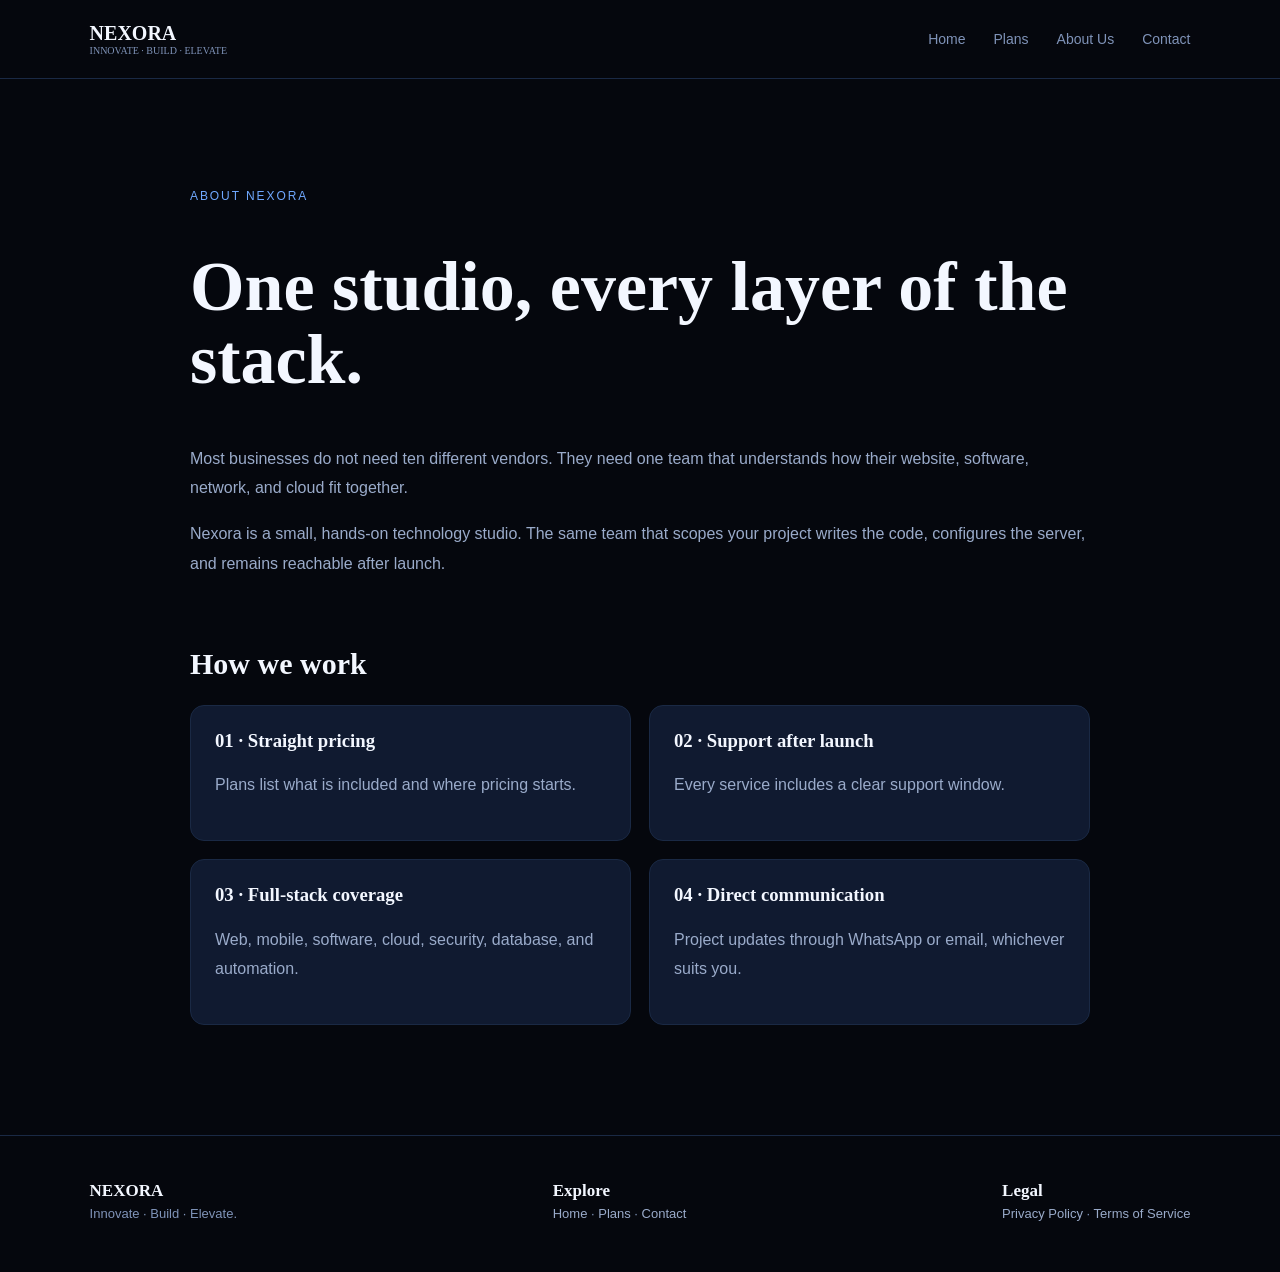
==== about.html @ 9f2cfcb1 "Nexora site" ====
<!DOCTYPE html><html lang="en"><head><meta charset="UTF-8"><meta name="viewport" content="width=device-width, initial-scale=1.0"><title>About Us | Nexora</title><link rel="stylesheet" href="plans.html"><style>body{margin:0;background:#05070d;color:#f3f7ff;font-family:Inter,Arial,sans-serif}a{color:inherit;text-decoration:none}header{padding:22px 7%;border-bottom:1px solid #1a2944;display:flex;justify-content:space-between;align-items:center}.brand{font:bold 20px Space Grotesk}.brand small{display:block;font:10px Inter;color:#7f93b8}nav{display:flex;gap:28px;color:#7f93b8;font-size:14px}.page{max-width:900px;margin:auto;padding:110px 7%}.eyebrow{color:#6fa8ff;letter-spacing:.16em;text-transform:uppercase;font-size:12px}h1,h2{font-family:Space Grotesk;font-size:clamp(40px,6vw,70px);line-height:1.05}h2{font-size:30px;margin-top:70px}p,li{color:#9aabca;line-height:1.85;font-size:16px}.values{display:grid;grid-template-columns:1fr 1fr;gap:18px}.value{padding:24px;background:#101a30;border:1px solid #1a2944;border-radius:14px}.value h3{font-family:Space Grotesk;margin-top:0}@media(max-width:700px){nav{display:none}.values{grid-template-columns:1fr}}footer{border-top:1px solid #1a2944;padding:45px 7%;color:#7f93b8;line-height:2;font-size:13px;display:flex;justify-content:space-between;gap:30px;flex-wrap:wrap}footer strong{color:#f3f7ff;font:700 17px Space Grotesk;display:block}footer a{color:#9aabca}</style></head><body><header><a class="brand" href="nexora.html">NEXORA<small>INNOVATE · BUILD · ELEVATE</small></a><nav><a href="nexora.html">Home</a><a href="plans.html">Plans</a><a href="about.html">About Us</a><a href="contact.html">Contact</a></nav></header><main class="page"><div class="eyebrow">About Nexora</div><h1>One studio, every layer of the stack.</h1><p>Most businesses do not need ten different vendors. They need one team that understands how their website, software, network, and cloud fit together.</p><p>Nexora is a small, hands-on technology studio. The same team that scopes your project writes the code, configures the server, and remains reachable after launch.</p><h2>How we work</h2><div class="values"><div class="value"><h3>01 · Straight pricing</h3><p>Plans list what is included and where pricing starts.</p></div><div class="value"><h3>02 · Support after launch</h3><p>Every service includes a clear support window.</p></div><div class="value"><h3>03 · Full-stack coverage</h3><p>Web, mobile, software, cloud, security, database, and automation.</p></div><div class="value"><h3>04 · Direct communication</h3><p>Project updates through WhatsApp or email, whichever suits you.</p></div></div></main><footer><div><strong>NEXORA</strong>Innovate · Build · Elevate.</div><div><strong>Explore</strong><a href="nexora.html">Home</a> · <a href="plans.html">Plans</a> · <a href="contact.html">Contact</a></div><div><strong>Legal</strong><a href="privacy.html">Privacy Policy</a> · <a href="terms.html">Terms of Service</a></div></footer></body></html>
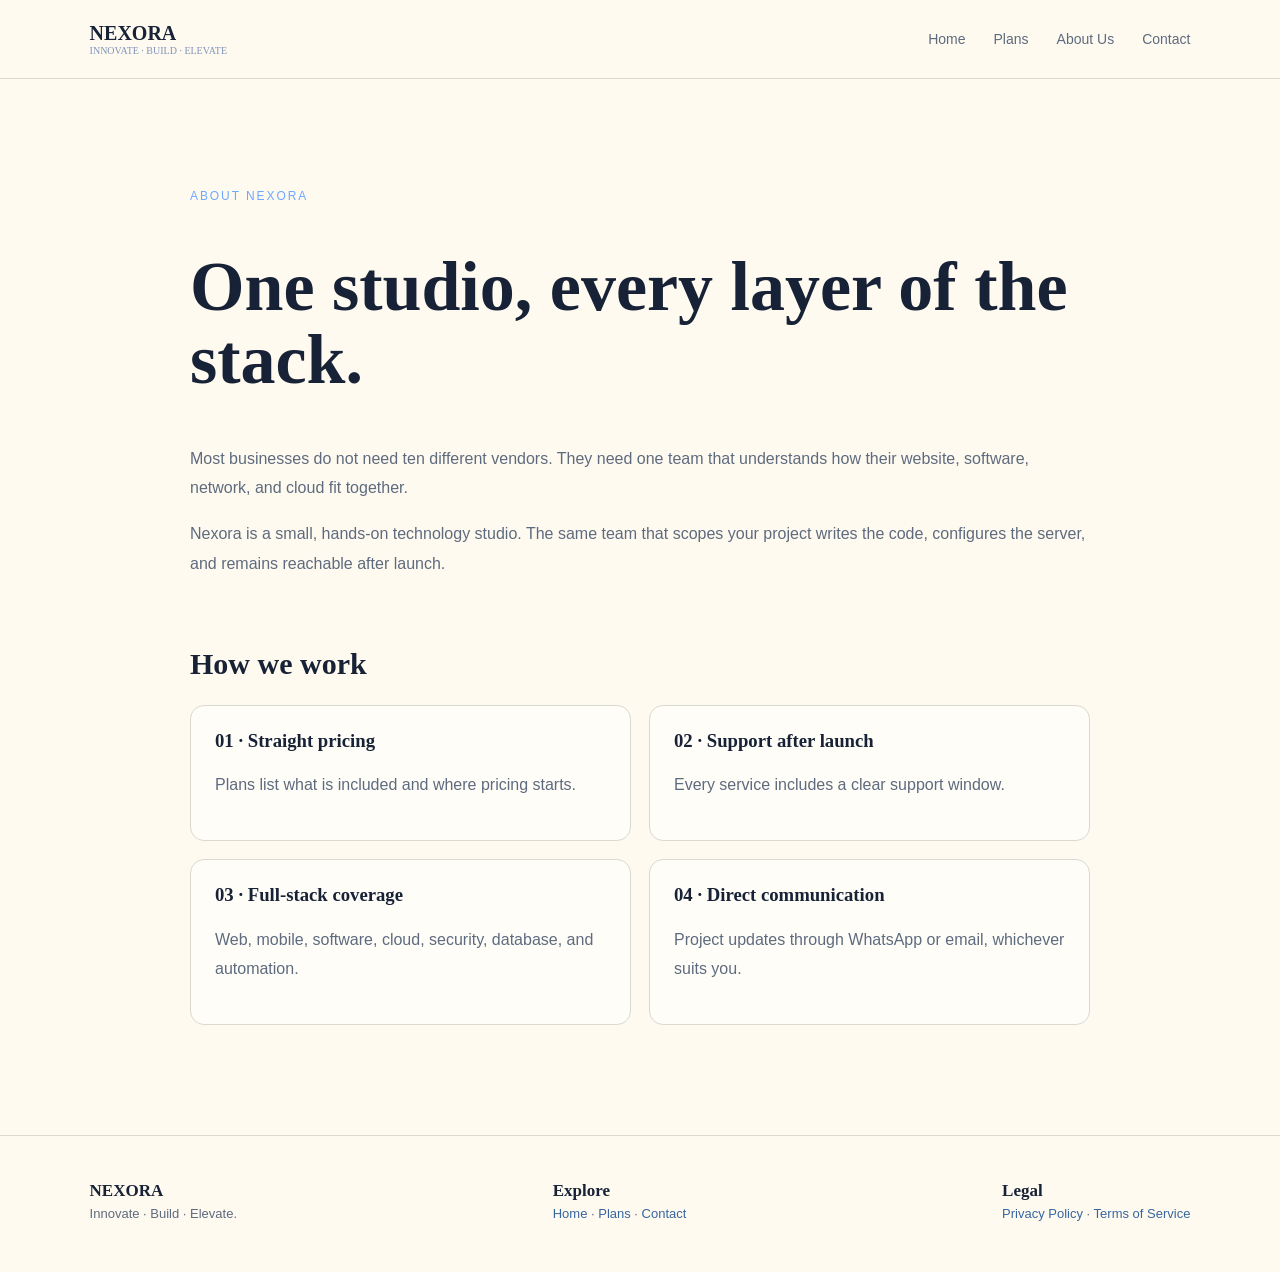
==== commit 14a45d14: "Update Nexora homepage carousel and cream theme" ====
--- a/about.html
+++ b/about.html
@@ -1 +1 @@
-<!DOCTYPE html><html lang="en"><head><meta charset="UTF-8"><meta name="viewport" content="width=device-width, initial-scale=1.0"><title>About Us | Nexora</title><link rel="stylesheet" href="plans.html"><style>body{margin:0;background:#05070d;color:#f3f7ff;font-family:Inter,Arial,sans-serif}a{color:inherit;text-decoration:none}header{padding:22px 7%;border-bottom:1px solid #1a2944;display:flex;justify-content:space-between;align-items:center}.brand{font:bold 20px Space Grotesk}.brand small{display:block;font:10px Inter;color:#7f93b8}nav{display:flex;gap:28px;color:#7f93b8;font-size:14px}.page{max-width:900px;margin:auto;padding:110px 7%}.eyebrow{color:#6fa8ff;letter-spacing:.16em;text-transform:uppercase;font-size:12px}h1,h2{font-family:Space Grotesk;font-size:clamp(40px,6vw,70px);line-height:1.05}h2{font-size:30px;margin-top:70px}p,li{color:#9aabca;line-height:1.85;font-size:16px}.values{display:grid;grid-template-columns:1fr 1fr;gap:18px}.value{padding:24px;background:#101a30;border:1px solid #1a2944;border-radius:14px}.value h3{font-family:Space Grotesk;margin-top:0}@media(max-width:700px){nav{display:none}.values{grid-template-columns:1fr}}footer{border-top:1px solid #1a2944;padding:45px 7%;color:#7f93b8;line-height:2;font-size:13px;display:flex;justify-content:space-between;gap:30px;flex-wrap:wrap}footer strong{color:#f3f7ff;font:700 17px Space Grotesk;display:block}footer a{color:#9aabca}</style></head><body><header><a class="brand" href="nexora.html">NEXORA<small>INNOVATE · BUILD · ELEVATE</small></a><nav><a href="nexora.html">Home</a><a href="plans.html">Plans</a><a href="about.html">About Us</a><a href="contact.html">Contact</a></nav></header><main class="page"><div class="eyebrow">About Nexora</div><h1>One studio, every layer of the stack.</h1><p>Most businesses do not need ten different vendors. They need one team that understands how their website, software, network, and cloud fit together.</p><p>Nexora is a small, hands-on technology studio. The same team that scopes your project writes the code, configures the server, and remains reachable after launch.</p><h2>How we work</h2><div class="values"><div class="value"><h3>01 · Straight pricing</h3><p>Plans list what is included and where pricing starts.</p></div><div class="value"><h3>02 · Support after launch</h3><p>Every service includes a clear support window.</p></div><div class="value"><h3>03 · Full-stack coverage</h3><p>Web, mobile, software, cloud, security, database, and automation.</p></div><div class="value"><h3>04 · Direct communication</h3><p>Project updates through WhatsApp or email, whichever suits you.</p></div></div></main><footer><div><strong>NEXORA</strong>Innovate · Build · Elevate.</div><div><strong>Explore</strong><a href="nexora.html">Home</a> · <a href="plans.html">Plans</a> · <a href="contact.html">Contact</a></div><div><strong>Legal</strong><a href="privacy.html">Privacy Policy</a> · <a href="terms.html">Terms of Service</a></div></footer></body></html>+<!DOCTYPE html><html lang="en"><head><meta charset="UTF-8"><meta name="viewport" content="width=device-width, initial-scale=1.0"><title>About Us | Nexora</title><link rel="stylesheet" href="plans.html"><style>body{margin:0;background:#fffaf0;color:#172236;font-family:Inter,Arial,sans-serif}a{color:inherit;text-decoration:none}header{padding:22px 7%;border-bottom:1px solid #d9d8d1;display:flex;justify-content:space-between;align-items:center}.brand{font:bold 20px Space Grotesk}.brand small{display:block;font:10px Inter;color:#7f93b8}nav{display:flex;gap:28px;color:#5e6b7e;font-size:14px}.page{max-width:900px;margin:auto;padding:110px 7%}.eyebrow{color:#6fa8ff;letter-spacing:.16em;text-transform:uppercase;font-size:12px}h1,h2{font-family:Space Grotesk;font-size:clamp(40px,6vw,70px);line-height:1.05}h2{font-size:30px;margin-top:70px}p,li{color:#5e6b7e;line-height:1.85;font-size:16px}.values{display:grid;grid-template-columns:1fr 1fr;gap:18px}.value{padding:24px;background:#fffdf8;border:1px solid #d9d8d1;border-radius:14px}.value h3{font-family:Space Grotesk;margin-top:0}@media(max-width:700px){nav{display:none}.values{grid-template-columns:1fr}}footer{border-top:1px solid #d9d8d1;padding:45px 7%;color:#5e6b7e;line-height:2;font-size:13px;display:flex;justify-content:space-between;gap:30px;flex-wrap:wrap}footer strong{color:#172236;font:700 17px Space Grotesk;display:block}footer a{color:#37669f}</style></head><body><header><a class="brand" href="nexora.html">NEXORA<small>INNOVATE · BUILD · ELEVATE</small></a><nav><a href="nexora.html">Home</a><a href="plans.html">Plans</a><a href="about.html">About Us</a><a href="contact.html">Contact</a></nav></header><main class="page"><div class="eyebrow">About Nexora</div><h1>One studio, every layer of the stack.</h1><p>Most businesses do not need ten different vendors. They need one team that understands how their website, software, network, and cloud fit together.</p><p>Nexora is a small, hands-on technology studio. The same team that scopes your project writes the code, configures the server, and remains reachable after launch.</p><h2>How we work</h2><div class="values"><div class="value"><h3>01 · Straight pricing</h3><p>Plans list what is included and where pricing starts.</p></div><div class="value"><h3>02 · Support after launch</h3><p>Every service includes a clear support window.</p></div><div class="value"><h3>03 · Full-stack coverage</h3><p>Web, mobile, software, cloud, security, database, and automation.</p></div><div class="value"><h3>04 · Direct communication</h3><p>Project updates through WhatsApp or email, whichever suits you.</p></div></div></main><footer><div><strong>NEXORA</strong>Innovate · Build · Elevate.</div><div><strong>Explore</strong><a href="nexora.html">Home</a> · <a href="plans.html">Plans</a> · <a href="contact.html">Contact</a></div><div><strong>Legal</strong><a href="privacy.html">Privacy Policy</a> · <a href="terms.html">Terms of Service</a></div></footer></body></html>
